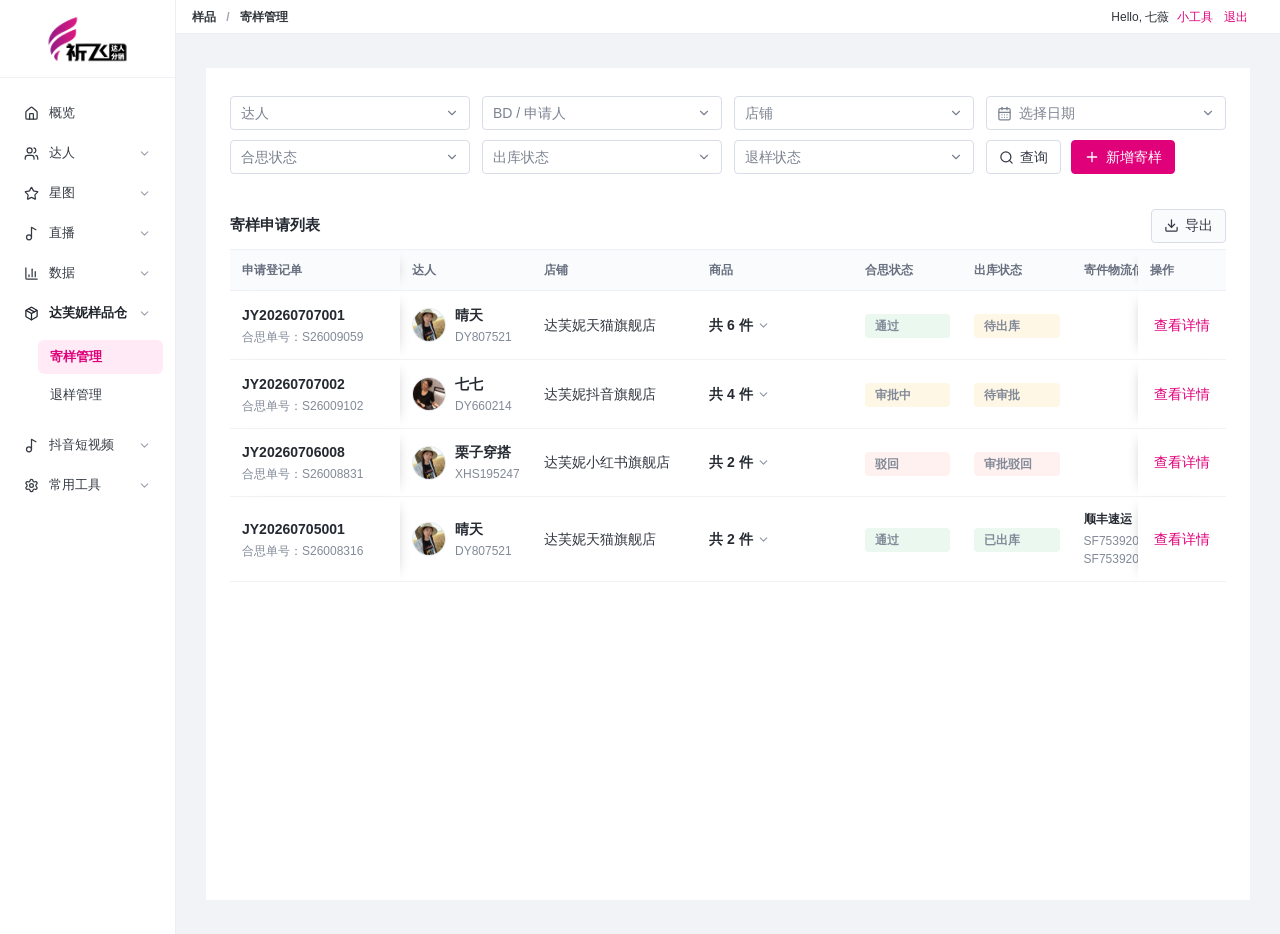
==== index.html @ ede6a727 "Add files via upload" ====
<!doctype html>
<html lang="en">
  <head>
    <meta charset="UTF-8" />
    <meta name="viewport" content="width=device-width, initial-scale=1.0" />
    <title>Prototype</title>
    <script type="module" crossorigin src="./assets/index-Ce5iArh5.js"></script>
    <link rel="stylesheet" crossorigin href="./assets/index-W8tkJ5JI.css">
  </head>
  <body>
    <div id="root"></div>
  </body>
</html>
---- assets/index-W8tkJ5JI.css ----
:root{color:#2b2f36;background:#f2f3f6;font-family:-apple-system,BlinkMacSystemFont,PingFang SC,Microsoft YaHei,Segoe UI,sans-serif;font-size:14px;line-height:1.5;font-weight:400;letter-spacing:0}*{box-sizing:border-box}body{margin:0;min-width:320px;min-height:100vh;-webkit-font-smoothing:antialiased}button,input{font:inherit}button{cursor:pointer}.app-shell{min-height:100vh;display:flex;background:#f2f3f6}.side-nav{width:176px;min-height:100vh;background:#fff;border-right:1px solid #eceef3;flex:0 0 176px}.brand{height:78px;display:flex;align-items:center;justify-content:center;padding:0 18px;border-bottom:1px solid #f0f1f5}.brand img{width:124px;height:52px;object-fit:contain;display:block}.nav-list{padding:18px 12px 24px}.nav-list>div+div{margin-top:6px}.nav-main,.nav-child{width:100%;height:34px;border:0;background:transparent;color:#343942;display:flex;align-items:center;gap:10px;border-radius:6px;padding:0 12px;text-align:left;font-size:13px}.nav-main svg:last-child{margin-left:auto;color:#9aa0ad}.nav-main.is-open{color:#20242b;font-weight:600}.nav-children{padding:6px 0 10px 26px}.nav-child{justify-content:flex-start;padding-left:12px;margin-top:4px}.nav-child.is-active{color:#e0007a;background:#ffeaf5;font-weight:700}.main-stage{flex:1;min-width:0;max-width:calc(100vw - 176px)}.top-bar{height:34px;background:#fff;border-bottom:1px solid #eceef3;display:flex;align-items:center;justify-content:space-between;padding:0 28px 0 16px}.breadcrumb{color:#32363d;font-size:12px;font-weight:600}.breadcrumb span{color:#a0a6b1;margin:0 7px}.user-area{font-size:12px;color:#30343a}.user-area button{color:#e0007a;border:0;background:transparent;padding:0 4px}.content-canvas{margin:34px 30px;min-height:calc(100vh - 68px);background:#fff;padding:22px 24px 26px;width:calc(100% - 60px)}.page-stack{display:flex;flex-direction:column;gap:16px;position:relative}.page-heading{display:flex;justify-content:space-between;align-items:flex-start;gap:20px}.page-heading h1{margin:0;font-size:20px;line-height:28px;color:#252931}.page-heading p{margin:4px 0 0;color:#737987;font-size:13px}.btn,.icon-btn,.link-btn{border:1px solid #d9dde7;background:#fff;color:#333843;height:34px;border-radius:4px;display:inline-flex;align-items:center;justify-content:center;gap:6px;padding:0 12px;white-space:nowrap}.btn--primary{border-color:#e0007a;background:#e0007a;color:#fff}.btn--ghost{background:#fff}.btn--quiet{background:#fafbfc}.btn--lookup{height:36px;min-width:112px;border-color:#e0007a;background:#fff;color:#e0007a;font-weight:650}.icon-btn{width:32px;padding:0}.link-btn{border:0;height:26px;color:#e0007a;padding:0 4px;background:transparent}.link-btn--disabled,.link-btn:disabled{color:#9aa2af;cursor:not-allowed}.filter-panel,.module-panel,.detail-panel{background:#fff}.filter-panel{padding:6px 0 12px;display:block}.filter-grid{display:grid;grid-template-columns:repeat(4,minmax(0,1fr));gap:10px 12px;align-items:center}.filter-actions{display:flex;align-items:center;gap:10px;justify-content:flex-start}.input-like,.select-like{height:34px;min-width:0;width:100%;display:inline-flex;align-items:center;gap:7px;border:1px solid #d9dde7;border-radius:4px;padding:0 10px;color:#7b8290;background:#fff}.select-control,.date-range-control{position:relative;width:100%}button.select-like{justify-content:space-between;min-width:0}.select-like.is-open,.date-range-trigger.is-open{border-color:#e0007a;box-shadow:0 0 0 2px #e0007a14}.select-menu,.date-range-menu{position:absolute;top:calc(100% + 6px);left:0;z-index:10;padding:6px;background:#fff;border:1px solid #dfe4ee;border-radius:6px;box-shadow:0 10px 24px #181e2a1f}.select-menu{width:210px}.date-range-menu{width:286px;padding:12px}.select-menu button{width:100%;min-height:32px;border:0;border-radius:4px;background:transparent;display:flex;align-items:center;justify-content:space-between;gap:8px;padding:0 9px;color:#333842;text-align:left}.select-menu button:hover,.select-menu button.is-selected{color:#e0007a;background:#ffeaf5}.input-like--wide{min-width:260px}.input-like input{border:0;outline:0;min-width:0;width:100%}.date-range-trigger{justify-content:flex-start;cursor:pointer;text-align:left}.date-range-value{flex:1;min-width:0;color:#333842;overflow:hidden;text-overflow:ellipsis;white-space:nowrap}.date-range-value.is-placeholder{color:#7b8290}.date-range-field{display:grid;gap:6px;margin-bottom:10px;color:#5f6674;font-size:12px}.date-range-field input{height:34px;border:1px solid #d9dde7;border-radius:4px;padding:0 10px;color:#252a32;outline:0}.date-range-field input:focus{border-color:#e0007a;box-shadow:0 0 0 2px #e0007a14}.date-range-actions{display:flex;justify-content:flex-end;gap:10px}.select-like svg{margin-left:auto}.module-panel{overflow:hidden}.module-header{min-height:48px;padding:0;display:flex;align-items:center;justify-content:space-between;gap:14px;border-bottom:1px solid #edf0f4}.module-header h2{margin:0;font-size:15px;color:#252a32}.module-tools{display:flex;gap:8px}.table-scroll{overflow-x:auto}.table-scroll--wide{max-width:calc(100vw - 250px)}.data-table{width:100%;min-width:1520px;border-collapse:collapse}.data-table--expanded-products{min-width:1680px}.data-table--return{min-width:1380px;border-collapse:separate;border-spacing:0}.data-table--return th:first-child,.data-table--return td:first-child{position:sticky;left:0;z-index:2;width:190px;min-width:190px;background:#fff;box-shadow:8px 0 12px -12px #252a3259}.data-table--return th:last-child,.data-table--return td:last-child{position:sticky;right:0;z-index:2;width:80px;min-width:80px;background:#fff;box-shadow:-8px 0 12px -12px #252a3259}.data-table--return th:first-child,.data-table--return th:last-child{z-index:3;background:#fafbfc}.data-table:not(.data-table--return){border-collapse:separate;border-spacing:0}.data-table:not(.data-table--return) th:first-child,.data-table:not(.data-table--return) td:first-child{position:sticky;left:0;z-index:2;width:170px;min-width:170px;background:#fff;box-shadow:8px 0 12px -12px #252a3259}.data-table:not(.data-table--return) th:last-child,.data-table:not(.data-table--return) td:last-child{position:sticky;right:0;z-index:2;width:80px;min-width:80px;background:#fff;box-shadow:-8px 0 12px -12px #252a3259}.data-table:not(.data-table--return) th:first-child,.data-table:not(.data-table--return) th:last-child{z-index:3;background:#fafbfc}.sample-col--id{width:170px}.sample-col--talent{width:110px}.sample-col--store{width:170px}.sample-col--product{width:160px}.data-table--expanded-products .sample-col--product{width:300px}.sample-col--status{width:110px}.sample-col--logistics{width:170px}.sample-col--time{width:150px}.sample-col--action{width:80px}.data-table th{background:#fafbfc;color:#687080;text-align:left;font-size:12px;font-weight:600;padding:11px 12px;border-bottom:1px solid #edf0f4}.data-table td{padding:13px 12px;border-bottom:1px solid #f0f2f5;vertical-align:middle;color:#333842}.data-table td strong{display:block;color:#252a32;font-weight:650}.data-table td span{display:block;color:#828a98;font-size:12px;margin-top:2px}.trace-text{max-width:180px;line-height:20px}.match-pending{line-height:20px}.match-detail-list{display:grid;gap:6px;margin-top:8px}.match-detail-item{display:flex;align-items:center;gap:9px;padding-left:8px}.match-detail-item img{width:60px;height:60px;border-radius:6px;border:1px solid #e3e8f0;object-fit:cover;flex:0 0 auto}.match-detail-item div{min-width:0}.match-detail-item strong{display:block;color:#252a32;font-size:12px;font-weight:650}.match-detail-item span{display:block;color:#828a98;line-height:18px;white-space:nowrap}.talent-cell{display:flex;align-items:center;gap:9px;min-width:0}.talent-avatar{width:34px;height:34px;border-radius:50%;flex:0 0 auto;border:1px solid #e3e8f0;object-fit:cover;display:block}.talent-cell div{min-width:0}.talent-cell strong,.talent-cell span{margin:0}.row-actions{display:flex;gap:8px}.cell-link{display:block;margin-top:2px;padding:0;border:0;background:transparent;color:#e0007a;font-size:12px;text-align:left}.cell-link--strong{margin-top:0;color:#252a32;font-size:14px;font-weight:650}.cell-link--strong:hover{color:#e0007a}.cell-link--toggle{display:inline-flex;align-items:center;gap:4px}.cell-link--toggle svg{color:#8c94a3;transition:transform .18s ease}.cell-link--toggle.is-open svg{transform:rotate(180deg)}.detail-row td{padding:9px 12px;background:#fff;border-bottom:1px solid #f0f2f5}.product-subdetail{display:flex;align-items:center;gap:10px;color:#333842;font-size:13px;line-height:20px}.product-subdetail img{width:60px;height:60px;border-radius:6px;border:1px solid #e3e8f0;object-fit:cover;flex:0 0 auto}.product-subdetail span,.product-subdetail strong{display:block;margin:0}.product-subdetail span{color:#687080;font-size:12px}.product-subdetail strong{color:#252a32;font-weight:600}.logistics-info{display:grid;gap:2px;min-width:0}.logistics-info strong{color:#252a32;font-size:12px;line-height:18px;overflow-wrap:anywhere}.logistics-info span{margin:0;color:#828a98;font-size:12px;line-height:18px}.status-badge{display:inline-flex;align-items:center;justify-content:center;height:24px;min-width:48px;padding:0 10px;border-radius:4px;font-size:12px;font-weight:600;line-height:24px;white-space:nowrap}.status-badge--success{color:#16824b;background:#eaf8f0}.status-badge--warning{color:#b77900;background:#fff7e6}.status-badge--danger{color:#d14343;background:#fff1f0}.status-badge--neutral{color:#64748b;background:#f1f5f9}.detail-panel{padding:0}.detail-grid{padding:0;display:grid;grid-template-columns:repeat(4,minmax(0,1fr));gap:12px}.detail-grid--drawer{grid-template-columns:repeat(2,minmax(0,1fr));padding:0}.detail-grid__wide{grid-column:1 / -1}.detail-grid div{min-height:72px;background:#fafbfc;border:1px solid #edf0f4;border-radius:6px;padding:12px}.detail-grid span{display:block;color:#858c99;font-size:12px;margin-bottom:7px}.detail-grid strong{font-weight:600;color:#303640}.sub-table{padding:0 0 14px}.sub-table--inside{padding:14px}.sub-table--drawer{padding:0;overflow-x:auto}.sub-table-title{margin:0 0 10px;color:#303640;font-weight:700}.sub-table-grid{display:grid;border:1px solid #edf0f4;border-radius:6px;overflow:hidden}.sub-table-grid--boxes{grid-template-columns:1.4fr .55fr .65fr 1.2fr 2fr;min-width:760px}.sub-table-grid--items{grid-template-columns:1.1fr 1.6fr 1.7fr .7fr}.sub-table-grid--returns{grid-template-columns:1.4fr 1.2fr 1.4fr 1.2fr 2fr}.sub-table-grid--matches{grid-template-columns:1.3fr 2fr .8fr 1.2fr .8fr .9fr}.sub-table-grid strong,.sub-table-grid span{min-height:38px;display:flex;align-items:center;padding:9px 10px;border-right:1px solid #edf0f4;border-bottom:1px solid #edf0f4;color:#333842}.sub-table-grid strong{background:#fafbfc;color:#687080;font-size:12px}.sub-table-grid--boxes strong:nth-child(5),.sub-table-grid--boxes span:nth-child(5n),.sub-table-grid--items strong:nth-child(4),.sub-table-grid--items span:nth-child(4n),.sub-table-grid--returns strong:nth-child(5),.sub-table-grid--returns span:nth-child(5n),.sub-table-grid--matches strong:nth-child(6),.sub-table-grid--matches span:nth-child(6n){border-right:0}.logic-note{color:#5f6878;background:#fafbfc;border:1px solid #edf0f4;border-radius:6px;padding:12px;line-height:22px}.logic-note strong,.logic-note span{display:block}.logic-note strong+span{margin-top:4px}.logic-note span+strong{margin-top:10px}.logic-note--danger{color:#9f3030;background:#fff5f5;border-color:#ffdada}.compact-empty{min-height:86px;display:flex;align-items:center;gap:10px;padding:14px;color:#737987;background:#fafbfc;border:1px dashed #dfe4ee;border-radius:6px}.compact-empty svg{color:#9aa3b2;flex:0 0 auto}.drawer-title-row{display:flex;justify-content:space-between;align-items:flex-start;gap:14px;padding:14px;margin-bottom:18px;background:#fafbfc;border:1px solid #edf0f4;border-radius:6px}.drawer-title-row strong,.drawer-title-row span{display:block}.drawer-title-row strong{color:#252a32;font-size:16px}.drawer-title-row span{margin-top:4px;color:#737987}.state-view{min-height:280px;display:grid;place-items:center;align-content:center;gap:8px;color:#8a92a1}.state-view strong{color:#303640;font-size:15px}.state-view--error svg{color:#d13f3f}.drawer-layer,.modal-layer{position:fixed;top:0;right:0;bottom:0;left:0;z-index:20}.drawer-mask,.modal-mask{position:absolute;top:0;right:0;bottom:0;left:0;border:0;background:#16191f47}.drawer-panel{position:absolute;top:0;right:0;width:min(760px,calc(100vw - 144px));height:100%;background:#fff;display:flex;flex-direction:column;box-shadow:-8px 0 24px #181e2a24}.drawer-header,.drawer-footer,.modal-header,.modal-footer{min-height:58px;padding:0 22px;display:flex;align-items:center;justify-content:space-between;border-bottom:1px solid #edf0f4}.drawer-header h2,.modal-header h2{margin:0;color:#252a32;font-size:18px}.drawer-body{padding:20px 22px;overflow:auto;flex:1}.drawer-footer,.modal-footer{justify-content:flex-end;gap:10px;border-top:1px solid #edf0f4;border-bottom:0}.form-section+.form-section{margin-top:22px}.form-section h3{margin:0 0 14px;padding-bottom:8px;color:#282d35;font-size:15px;border-bottom:1px dashed #dfe3ec}.form-grid{display:grid;grid-template-columns:repeat(2,minmax(0,1fr));gap:14px 18px}.form-field{display:grid;gap:7px}.form-field--wide{grid-column:1 / -1}.product-lookup-action{align-self:end;display:flex;align-items:center;justify-content:flex-start}.form-field span{color:#606876;font-weight:600}.form-field i{color:#e5394d;font-style:normal;margin-right:4px}.field-control{height:36px;border:1px solid #d9dde7;border-radius:4px;display:flex;align-items:center;background:#fff;padding:0 10px}.field-control input,.field-control select{width:100%;min-width:0;border:0;outline:0;color:#2f3540;background:transparent}.field-control select{-webkit-appearance:none;-moz-appearance:none;appearance:none}.field-control input:disabled{cursor:not-allowed;color:#6f7786;background:transparent;-webkit-text-fill-color:#6f7786}.field-control.is-muted{background:#f6f7fa}.tabs{display:inline-flex;border:1px solid #d9dde7;border-radius:4px;overflow:hidden;margin-bottom:14px}.tabs button{height:36px;border:0;border-right:1px solid #d9dde7;background:#fff;padding:0 18px;color:#323842;font-weight:600;display:inline-flex;align-items:center;gap:6px}.tabs button:last-child{border-right:0}.tabs button.is-active{color:#e0007a}.product-card{border:1px solid #e8ebf1;border-radius:6px;padding:14px;margin-bottom:12px;background:#fbfcfd}.product-title{display:flex;align-items:center;justify-content:space-between;margin-bottom:12px}.product-title strong{font-size:15px}.product-title button{border:0;background:transparent;color:#e0007a;display:inline-flex;gap:4px;align-items:center}.add-line{width:100%;height:38px;border:1px dashed #d9dde7;border-radius:4px;background:#fff;color:#4f5665;display:inline-flex;align-items:center;justify-content:center;gap:6px}.mini-table{border:1px solid #e6eaf1;border-radius:6px;overflow:hidden}.mini-head,.mini-row{display:grid;grid-template-columns:1fr 2fr 1fr 110px;gap:10px;align-items:center;padding:10px 12px}.mini-head{background:#fafbfc;color:#6f7786;font-weight:700;font-size:12px}.mini-row{border-top:1px solid #edf0f4}.mini-row input{height:30px;border:1px solid #d9dde7;border-radius:4px;padding:0 8px;width:100%}.modal-panel{position:absolute;top:50%;left:50%;width:min(420px,92vw);background:#fff;border-radius:6px;transform:translate(-50%,-50%);box-shadow:0 18px 48px #181e2a2e}.modal-panel--wide{width:min(680px,92vw)}.batch-body{padding:18px 22px}.batch-toolbar{display:flex;justify-content:space-between;align-items:flex-start;gap:16px;margin-bottom:16px}.batch-toolbar strong,.batch-toolbar span{display:block}.batch-toolbar strong{color:#252a32;font-size:15px}.batch-toolbar span{margin-top:4px;color:#737987}.upload-zone{width:100%;min-height:124px;border:1px dashed #d6dce8;border-radius:6px;background:#fafbfc;color:#5d6675;display:grid;place-items:center;align-content:center;gap:6px}.upload-zone svg{color:#e0007a}.upload-zone.is-uploaded{border-style:solid;background:#fff9fd}.upload-zone strong{color:#303640}.upload-zone span{color:#8a92a1;font-size:12px}.batch-section{margin-top:16px}.batch-section h3{margin:0 0 10px;color:#303640;font-size:14px}.preview-table{border:1px solid #e6eaf1;border-radius:6px;overflow:hidden}.preview-head,.preview-row{display:grid;grid-template-columns:1fr 2fr .7fr .9fr;align-items:center}.preview-head{background:#fafbfc;color:#687080;font-weight:700}.preview-head span,.preview-row span,.preview-row strong{min-height:34px;display:flex;align-items:center;padding:8px 10px;border-right:1px solid #edf0f4;border-bottom:1px solid #edf0f4}.preview-row strong{color:#0b8f45}.field-list{padding:16px 22px;display:grid;grid-template-columns:repeat(2,1fr);gap:10px}.check-row{display:flex;gap:8px;align-items:center;color:#4b5260}.toast{position:fixed;top:52px;left:50%;transform:translate(-50%);z-index:30;background:#252a32;color:#fff;border-radius:4px;padding:9px 14px;animation:toast 2s both}@keyframes toast{0%,to{opacity:0;transform:translate(-50%,-8px)}10%,85%{opacity:1;transform:translate(-50%)}}@media(max-width:980px){.side-nav{width:120px;flex-basis:120px}.brand{height:64px;padding:0 10px}.brand img{width:96px;height:46px}.main-stage{max-width:calc(100vw - 120px)}.content-canvas{margin:18px;padding:18px;width:calc(100% - 36px)}.page-heading{flex-direction:column;align-items:stretch}.filter-grid{grid-template-columns:1fr}.filter-actions{justify-content:flex-start}.detail-grid,.form-grid{grid-template-columns:1fr}}
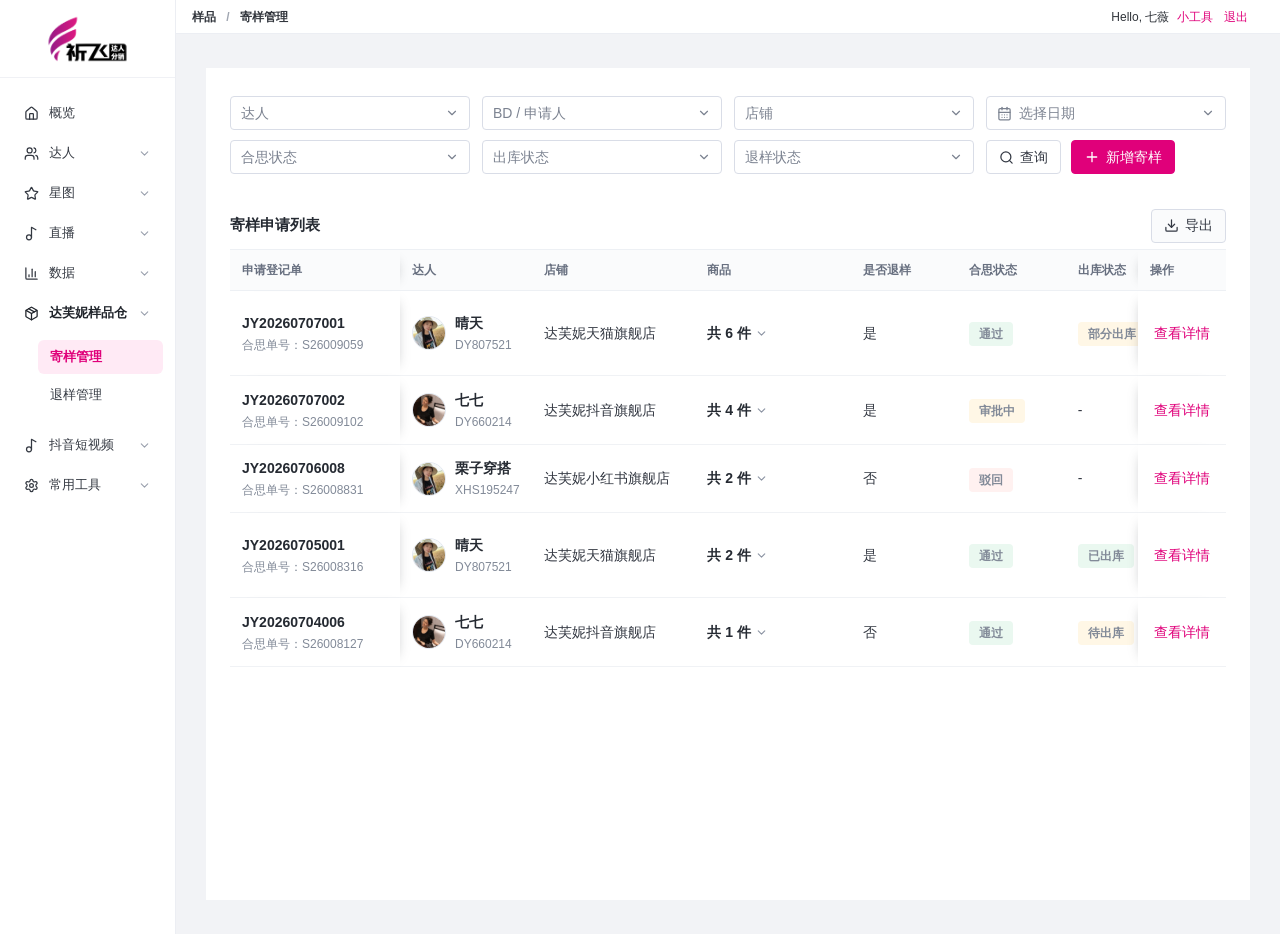
==== commit c9f4d03e: "Add files via upload" ====
--- a/index.html
+++ b/index.html
@@ -4,8 +4,8 @@
     <meta charset="UTF-8" />
     <meta name="viewport" content="width=device-width, initial-scale=1.0" />
     <title>Prototype</title>
-    <script type="module" crossorigin src="./assets/index-Ce5iArh5.js"></script>
-    <link rel="stylesheet" crossorigin href="./assets/index-W8tkJ5JI.css">
+    <script type="module" crossorigin src="./assets/index-Ceugk7HX.js"></script>
+    <link rel="stylesheet" crossorigin href="./assets/index-CHr3rLcF.css">
   </head>
   <body>
     <div id="root"></div>
--- a/assets/index-CHr3rLcF.css
+++ b/assets/index-CHr3rLcF.css
@@ -0,0 +1 @@
+:root{color:#2b2f36;background:#f2f3f6;font-family:-apple-system,BlinkMacSystemFont,PingFang SC,Microsoft YaHei,Segoe UI,sans-serif;font-size:14px;line-height:1.5;font-weight:400;letter-spacing:0}*{box-sizing:border-box}body{margin:0;min-width:320px;min-height:100vh;-webkit-font-smoothing:antialiased}button,input{font:inherit}button{cursor:pointer}.app-shell{min-height:100vh;display:flex;background:#f2f3f6}.side-nav{width:176px;min-height:100vh;background:#fff;border-right:1px solid #eceef3;flex:0 0 176px}.brand{height:78px;display:flex;align-items:center;justify-content:center;padding:0 18px;border-bottom:1px solid #f0f1f5}.brand img{width:124px;height:52px;object-fit:contain;display:block}.nav-list{padding:18px 12px 24px}.nav-list>div+div{margin-top:6px}.nav-main,.nav-child{width:100%;height:34px;border:0;background:transparent;color:#343942;display:flex;align-items:center;gap:10px;border-radius:6px;padding:0 12px;text-align:left;font-size:13px}.nav-main svg:last-child{margin-left:auto;color:#9aa0ad}.nav-main.is-open{color:#20242b;font-weight:600}.nav-children{padding:6px 0 10px 26px}.nav-child{justify-content:flex-start;padding-left:12px;margin-top:4px}.nav-child.is-active{color:#e0007a;background:#ffeaf5;font-weight:700}.main-stage{flex:1;min-width:0;max-width:calc(100vw - 176px)}.top-bar{height:34px;background:#fff;border-bottom:1px solid #eceef3;display:flex;align-items:center;justify-content:space-between;padding:0 28px 0 16px}.breadcrumb{color:#32363d;font-size:12px;font-weight:600}.breadcrumb span{color:#a0a6b1;margin:0 7px}.user-area{font-size:12px;color:#30343a}.user-area button{color:#e0007a;border:0;background:transparent;padding:0 4px}.content-canvas{margin:34px 30px;min-height:calc(100vh - 68px);background:#fff;padding:22px 24px 26px;width:calc(100% - 60px)}.page-stack{display:flex;flex-direction:column;gap:16px;position:relative}.page-heading{display:flex;justify-content:space-between;align-items:flex-start;gap:20px}.page-heading h1{margin:0;font-size:20px;line-height:28px;color:#252931}.page-heading p{margin:4px 0 0;color:#737987;font-size:13px}.btn,.icon-btn,.link-btn{border:1px solid #d9dde7;background:#fff;color:#333843;height:34px;border-radius:4px;display:inline-flex;align-items:center;justify-content:center;gap:6px;padding:0 12px;white-space:nowrap}.btn--primary{border-color:#e0007a;background:#e0007a;color:#fff}.btn--ghost{background:#fff}.btn--quiet{background:#fafbfc}.btn--lookup{height:36px;min-width:112px;border-color:#e0007a;background:#fff;color:#e0007a;font-weight:650}.icon-btn{width:32px;padding:0}.link-btn{border:0;height:26px;color:#e0007a;padding:0 4px;background:transparent}.link-btn--disabled,.link-btn:disabled{color:#9aa2af;cursor:not-allowed}.filter-panel,.module-panel,.detail-panel{background:#fff}.filter-panel{padding:6px 0 12px;display:block}.filter-grid{display:grid;grid-template-columns:repeat(4,minmax(0,1fr));gap:10px 12px;align-items:center}.filter-actions{display:flex;align-items:center;gap:10px;justify-content:flex-start}.input-like,.select-like{height:34px;min-width:0;width:100%;display:inline-flex;align-items:center;gap:7px;border:1px solid #d9dde7;border-radius:4px;padding:0 10px;color:#7b8290;background:#fff}.select-control,.date-range-control{position:relative;width:100%}button.select-like{justify-content:space-between;min-width:0}.select-like.is-open,.date-range-trigger.is-open{border-color:#e0007a;box-shadow:0 0 0 2px #e0007a14}.select-menu,.date-range-menu{position:absolute;top:calc(100% + 6px);left:0;z-index:10;padding:6px;background:#fff;border:1px solid #dfe4ee;border-radius:6px;box-shadow:0 10px 24px #181e2a1f}.select-menu{width:210px}.date-range-menu{width:286px;padding:12px}.select-menu button{width:100%;min-height:32px;border:0;border-radius:4px;background:transparent;display:flex;align-items:center;justify-content:space-between;gap:8px;padding:0 9px;color:#333842;text-align:left}.select-menu button:hover,.select-menu button.is-selected{color:#e0007a;background:#ffeaf5}.input-like--wide{min-width:260px}.input-like input{border:0;outline:0;min-width:0;width:100%}.date-range-trigger{justify-content:flex-start;cursor:pointer;text-align:left}.date-range-value{flex:1;min-width:0;color:#333842;overflow:hidden;text-overflow:ellipsis;white-space:nowrap}.date-range-value.is-placeholder{color:#7b8290}.date-range-field{display:grid;gap:6px;margin-bottom:10px;color:#5f6674;font-size:12px}.date-range-field input{height:34px;border:1px solid #d9dde7;border-radius:4px;padding:0 10px;color:#252a32;outline:0}.date-range-field input:focus{border-color:#e0007a;box-shadow:0 0 0 2px #e0007a14}.date-range-actions{display:flex;justify-content:flex-end;gap:10px}.select-like svg{margin-left:auto}.module-panel{overflow:hidden}.module-header{min-height:48px;padding:0;display:flex;align-items:center;justify-content:space-between;gap:14px;border-bottom:1px solid #edf0f4}.module-header h2{margin:0;font-size:15px;color:#252a32}.module-tools{display:flex;gap:8px}.table-scroll{overflow-x:auto}.table-scroll--wide{max-width:calc(100vw - 250px)}.data-table{width:100%;min-width:1620px;border-collapse:collapse}.data-table--expanded-products{min-width:1780px}.data-table--return{min-width:1380px;border-collapse:separate;border-spacing:0}.data-table--return th:first-child,.data-table--return td:first-child{position:sticky;left:0;z-index:2;width:190px;min-width:190px;background:#fff;box-shadow:8px 0 12px -12px #252a3259}.data-table--return th:last-child,.data-table--return td:last-child{position:sticky;right:0;z-index:2;width:80px;min-width:80px;background:#fff;box-shadow:-8px 0 12px -12px #252a3259}.data-table--return th:first-child,.data-table--return th:last-child{z-index:3;background:#fafbfc}.data-table:not(.data-table--return){border-collapse:separate;border-spacing:0}.data-table:not(.data-table--return) th:first-child,.data-table:not(.data-table--return) td:first-child{position:sticky;left:0;z-index:2;width:170px;min-width:170px;background:#fff;box-shadow:8px 0 12px -12px #252a3259}.data-table:not(.data-table--return) th:last-child,.data-table:not(.data-table--return) td:last-child{position:sticky;right:0;z-index:2;width:80px;min-width:80px;background:#fff;box-shadow:-8px 0 12px -12px #252a3259}.data-table:not(.data-table--return) th:first-child,.data-table:not(.data-table--return) th:last-child{z-index:3;background:#fafbfc}.sample-col--id{width:170px}.sample-col--talent{width:110px}.sample-col--store{width:170px}.sample-col--product{width:160px}.data-table--expanded-products .sample-col--product{width:300px}.sample-col--status{width:110px}.sample-col--logistics{width:170px}.sample-col--time{width:150px}.sample-col--action{width:80px}.data-table th{background:#fafbfc;color:#687080;text-align:left;font-size:12px;font-weight:600;padding:11px 12px;border-bottom:1px solid #edf0f4}.data-table td{padding:13px 12px;border-bottom:1px solid #f0f2f5;vertical-align:middle;color:#333842}.data-table td strong{display:block;color:#252a32;font-weight:650}.data-table td span{display:block;color:#828a98;font-size:12px;margin-top:2px}.trace-text{max-width:180px;line-height:20px}.match-pending{line-height:20px}.match-detail-list{display:grid;gap:6px;margin-top:8px}.match-detail-item{display:flex;align-items:center;gap:9px;padding-left:8px}.match-detail-item img{width:60px;height:60px;border-radius:6px;border:1px solid #e3e8f0;object-fit:cover;flex:0 0 auto}.match-detail-item div{min-width:0}.match-detail-item strong{display:block;color:#252a32;font-size:12px;font-weight:650}.match-detail-item span{display:block;color:#828a98;line-height:18px;white-space:nowrap}.talent-cell{display:flex;align-items:center;gap:9px;min-width:0}.talent-avatar{width:34px;height:34px;border-radius:50%;flex:0 0 auto;border:1px solid #e3e8f0;object-fit:cover;display:block}.talent-cell div{min-width:0}.talent-cell strong,.talent-cell span{margin:0}.row-actions{display:flex;gap:8px}.cell-link{display:block;margin-top:2px;padding:0;border:0;background:transparent;color:#e0007a;font-size:12px;text-align:left}.cell-link--strong{margin-top:0;color:#252a32;font-size:14px;font-weight:650}.cell-link--strong:hover{color:#e0007a}.cell-link--toggle{display:inline-flex;align-items:center;gap:4px}.cell-link--toggle svg{color:#8c94a3;transition:transform .18s ease}.cell-link--toggle.is-open svg{transform:rotate(180deg)}.detail-row td{padding:9px 12px;background:#fff;border-bottom:1px solid #f0f2f5}.product-subdetail{display:flex;align-items:center;gap:10px;color:#333842;font-size:13px;line-height:20px}.product-subdetail img{width:60px;height:60px;border-radius:6px;border:1px solid #e3e8f0;object-fit:cover;flex:0 0 auto}.product-subdetail span,.product-subdetail strong{display:block;margin:0}.product-subdetail span{color:#687080;font-size:12px}.product-subdetail strong{color:#252a32;font-weight:600}.logistics-info{display:grid;gap:2px;min-width:0}.logistics-info strong{color:#252a32;font-size:12px;line-height:18px;overflow-wrap:anywhere}.logistics-info span{margin:0;color:#828a98;font-size:12px;line-height:18px}.status-badge{display:inline-flex;align-items:center;justify-content:center;width:fit-content;height:24px;padding:0 10px;border-radius:4px;font-size:12px;font-weight:600;line-height:24px;white-space:nowrap}.status-badge--success{color:#16824b;background:#eaf8f0}.status-badge--warning{color:#b77900;background:#fff7e6}.status-badge--danger{color:#d14343;background:#fff1f0}.status-badge--neutral{color:#64748b;background:#f1f5f9}.detail-panel{padding:0}.detail-grid{padding:0;display:grid;grid-template-columns:repeat(4,minmax(0,1fr));gap:12px}.detail-grid--drawer{grid-template-columns:repeat(2,minmax(0,1fr));padding:0}.detail-grid__wide{grid-column:1 / -1}.detail-grid div{min-height:72px;background:#fafbfc;border:1px solid #edf0f4;border-radius:6px;padding:12px}.detail-grid span{display:block;color:#858c99;font-size:12px;margin-bottom:7px}.detail-grid strong{font-weight:600;color:#303640}.sub-table{padding:0 0 14px}.sub-table--inside{padding:14px}.sub-table--drawer{padding:0;overflow-x:auto}.sub-table-title{margin:0 0 10px;color:#303640;font-weight:700}.sub-table-grid{display:grid;border:1px solid #edf0f4;border-radius:6px;overflow:hidden}.sub-table-grid--boxes{grid-template-columns:1.4fr .55fr .65fr 1.2fr 2fr;min-width:760px}.sub-table-grid--items{grid-template-columns:1.1fr 1.6fr 1.7fr .7fr .8fr}.sub-table-grid--returns{grid-template-columns:1.4fr 1.2fr 1.4fr 1.2fr 2fr}.sub-table-grid--matches{grid-template-columns:1.3fr 2fr .8fr 1.2fr .8fr .9fr}.sub-table-grid strong,.sub-table-grid span{min-height:38px;display:flex;align-items:center;padding:9px 10px;border-right:1px solid #edf0f4;border-bottom:1px solid #edf0f4;color:#333842}.sub-table-grid strong{background:#fafbfc;color:#687080;font-size:12px}.sub-table-grid--boxes strong:nth-child(5),.sub-table-grid--boxes span:nth-child(5n),.sub-table-grid--items strong:nth-child(5),.sub-table-grid--items span:nth-child(5n),.sub-table-grid--returns strong:nth-child(5),.sub-table-grid--returns span:nth-child(5n),.sub-table-grid--matches strong:nth-child(6),.sub-table-grid--matches span:nth-child(6n){border-right:0}.logic-note{color:#5f6878;background:#fafbfc;border:1px solid #edf0f4;border-radius:6px;padding:12px;line-height:22px}.logic-note strong,.logic-note span{display:block}.logic-note strong+span{margin-top:4px}.logic-note span+strong{margin-top:10px}.logic-note--danger{color:#9f3030;background:#fff5f5;border-color:#ffdada}.compact-empty{min-height:86px;display:flex;align-items:center;gap:10px;padding:14px;color:#737987;background:#fafbfc;border:1px dashed #dfe4ee;border-radius:6px}.compact-empty svg{color:#9aa3b2;flex:0 0 auto}.drawer-title-row{display:flex;justify-content:space-between;align-items:flex-start;gap:14px;padding:14px;margin-bottom:18px;background:#fafbfc;border:1px solid #edf0f4;border-radius:6px}.drawer-title-row strong,.drawer-title-row span{display:block}.drawer-title-row strong{color:#252a32;font-size:16px}.drawer-title-row span{margin-top:4px;color:#737987}.state-view{min-height:280px;display:grid;place-items:center;align-content:center;gap:8px;color:#8a92a1}.state-view strong{color:#303640;font-size:15px}.state-view--error svg{color:#d13f3f}.drawer-layer,.modal-layer{position:fixed;top:0;right:0;bottom:0;left:0;z-index:20}.drawer-mask,.modal-mask{position:absolute;top:0;right:0;bottom:0;left:0;border:0;background:#16191f47}.drawer-panel{position:absolute;top:0;right:0;width:min(760px,calc(100vw - 144px));height:100%;background:#fff;display:flex;flex-direction:column;box-shadow:-8px 0 24px #181e2a24}.drawer-header,.drawer-footer,.modal-header,.modal-footer{min-height:58px;padding:0 22px;display:flex;align-items:center;justify-content:space-between;border-bottom:1px solid #edf0f4}.drawer-header h2,.modal-header h2{margin:0;color:#252a32;font-size:18px}.drawer-body{padding:20px 22px;overflow:auto;flex:1}.drawer-footer,.modal-footer{justify-content:flex-end;gap:10px;border-top:1px solid #edf0f4;border-bottom:0}.form-section+.form-section{margin-top:22px}.form-section h3{margin:0 0 14px;padding-bottom:8px;color:#282d35;font-size:15px;border-bottom:1px dashed #dfe3ec}.form-grid{display:grid;grid-template-columns:repeat(2,minmax(0,1fr));gap:14px 18px}.form-field{display:grid;gap:7px}.form-field--wide{grid-column:1 / -1}.product-lookup-action{align-self:end;display:flex;align-items:center;justify-content:flex-start}.form-field span{color:#606876;font-weight:600}.form-field i{color:#e5394d;font-style:normal;margin-right:4px}.field-control{height:36px;border:1px solid #d9dde7;border-radius:4px;display:flex;align-items:center;background:#fff;padding:0 10px}.field-control input,.field-control select{width:100%;min-width:0;border:0;outline:0;color:#2f3540;background:transparent}.field-control select{-webkit-appearance:none;-moz-appearance:none;appearance:none}.field-control input:disabled{cursor:not-allowed;color:#6f7786;background:transparent;-webkit-text-fill-color:#6f7786}.field-control.is-muted{background:#f6f7fa}.tabs{display:inline-flex;border:1px solid #d9dde7;border-radius:4px;overflow:hidden;margin-bottom:14px}.tabs button{height:36px;border:0;border-right:1px solid #d9dde7;background:#fff;padding:0 18px;color:#323842;font-weight:600;display:inline-flex;align-items:center;gap:6px}.tabs button:last-child{border-right:0}.tabs button.is-active{color:#e0007a}.product-card{border:1px solid #e8ebf1;border-radius:6px;padding:14px;margin-bottom:12px;background:#fbfcfd}.product-title{display:flex;align-items:center;justify-content:space-between;margin-bottom:12px}.product-title strong{font-size:15px}.product-title button{border:0;background:transparent;color:#e0007a;display:inline-flex;gap:4px;align-items:center}.add-line{width:100%;height:38px;border:1px dashed #d9dde7;border-radius:4px;background:#fff;color:#4f5665;display:inline-flex;align-items:center;justify-content:center;gap:6px}.mini-table{border:1px solid #e6eaf1;border-radius:6px;overflow:hidden}.mini-head,.mini-row{display:grid;grid-template-columns:1fr 2fr 1fr 110px;gap:10px;align-items:center;padding:10px 12px}.mini-head{background:#fafbfc;color:#6f7786;font-weight:700;font-size:12px}.mini-row{border-top:1px solid #edf0f4}.mini-row input{height:30px;border:1px solid #d9dde7;border-radius:4px;padding:0 8px;width:100%}.modal-panel{position:absolute;top:50%;left:50%;width:min(420px,92vw);background:#fff;border-radius:6px;transform:translate(-50%,-50%);box-shadow:0 18px 48px #181e2a2e}.modal-panel--wide{width:min(680px,92vw)}.batch-body{padding:18px 22px}.batch-toolbar{display:flex;justify-content:space-between;align-items:flex-start;gap:16px;margin-bottom:16px}.batch-toolbar strong,.batch-toolbar span{display:block}.batch-toolbar strong{color:#252a32;font-size:15px}.batch-toolbar span{margin-top:4px;color:#737987}.upload-zone{width:100%;min-height:124px;border:1px dashed #d6dce8;border-radius:6px;background:#fafbfc;color:#5d6675;display:grid;place-items:center;align-content:center;gap:6px}.upload-zone svg{color:#e0007a}.upload-zone.is-uploaded{border-style:solid;background:#fff9fd}.upload-zone strong{color:#303640}.upload-zone span{color:#8a92a1;font-size:12px}.batch-section{margin-top:16px}.batch-section h3{margin:0 0 10px;color:#303640;font-size:14px}.preview-table{border:1px solid #e6eaf1;border-radius:6px;overflow:hidden}.preview-head,.preview-row{display:grid;grid-template-columns:1fr 2fr .7fr .9fr;align-items:center}.preview-head{background:#fafbfc;color:#687080;font-weight:700}.preview-head span,.preview-row span,.preview-row strong{min-height:34px;display:flex;align-items:center;padding:8px 10px;border-right:1px solid #edf0f4;border-bottom:1px solid #edf0f4}.preview-row strong{color:#0b8f45}.field-list{padding:16px 22px;display:grid;grid-template-columns:repeat(2,1fr);gap:10px}.check-row{display:flex;gap:8px;align-items:center;color:#4b5260}.toast{position:fixed;top:52px;left:50%;transform:translate(-50%);z-index:30;background:#252a32;color:#fff;border-radius:4px;padding:9px 14px;animation:toast 2s both}@keyframes toast{0%,to{opacity:0;transform:translate(-50%,-8px)}10%,85%{opacity:1;transform:translate(-50%)}}@media(max-width:980px){.side-nav{width:120px;flex-basis:120px}.brand{height:64px;padding:0 10px}.brand img{width:96px;height:46px}.main-stage{max-width:calc(100vw - 120px)}.content-canvas{margin:18px;padding:18px;width:calc(100% - 36px)}.page-heading{flex-direction:column;align-items:stretch}.filter-grid{grid-template-columns:1fr}.filter-actions{justify-content:flex-start}.detail-grid,.form-grid{grid-template-columns:1fr}}
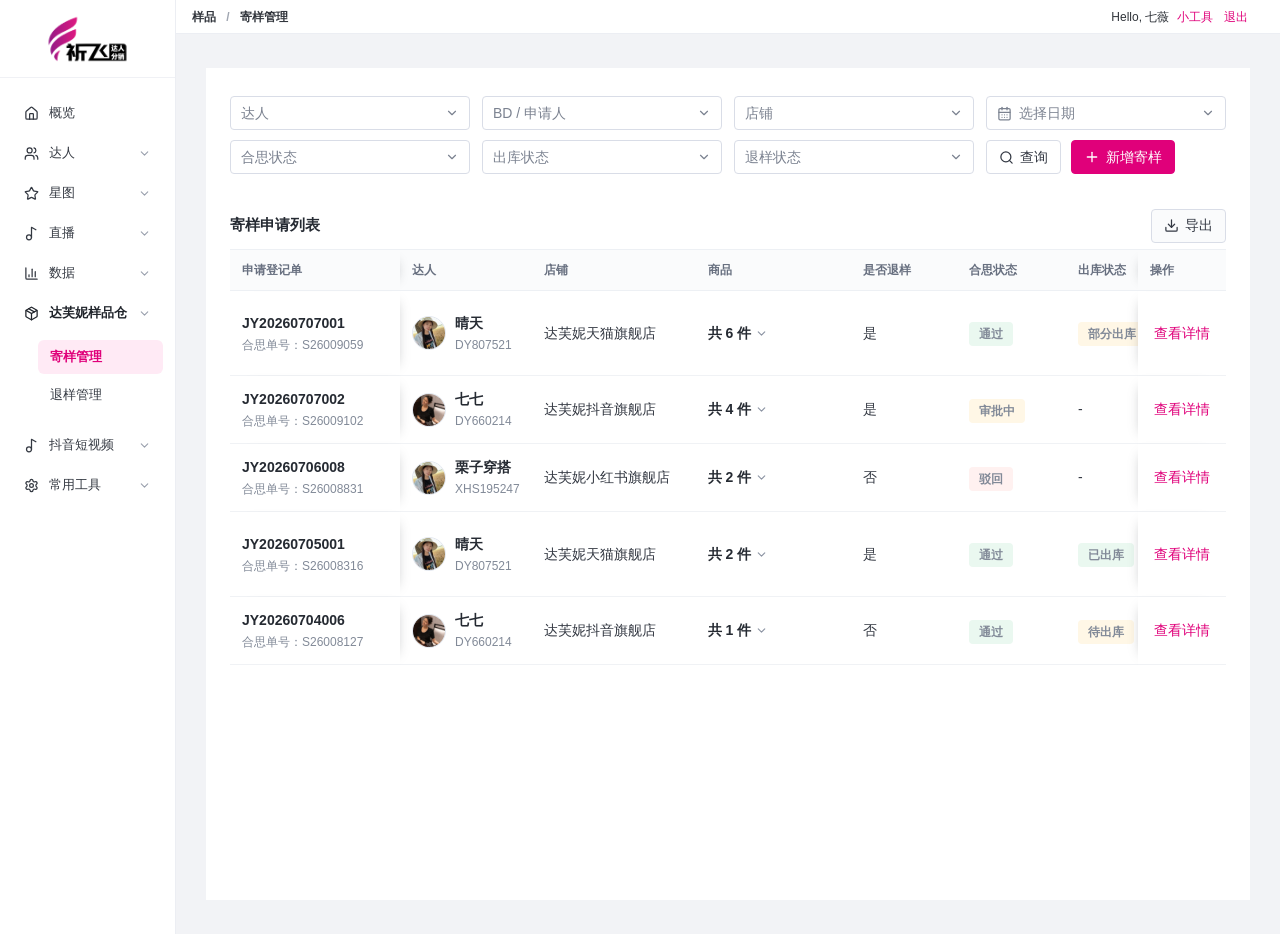
==== commit fe06ffca: "Add files via upload" ====
--- a/index.html
+++ b/index.html
@@ -4,8 +4,8 @@
     <meta charset="UTF-8" />
     <meta name="viewport" content="width=device-width, initial-scale=1.0" />
     <title>Prototype</title>
-    <script type="module" crossorigin src="./assets/index-Ceugk7HX.js"></script>
-    <link rel="stylesheet" crossorigin href="./assets/index-CHr3rLcF.css">
+    <script type="module" crossorigin src="./assets/index-3iaC_lJ_.js"></script>
+    <link rel="stylesheet" crossorigin href="./assets/index-BM1oICdI.css">
   </head>
   <body>
     <div id="root"></div>
--- a/assets/index-BM1oICdI.css
+++ b/assets/index-BM1oICdI.css
@@ -0,0 +1 @@
+:root{color:#2b2f36;background:#f2f3f6;font-family:-apple-system,BlinkMacSystemFont,PingFang SC,Microsoft YaHei,Segoe UI,sans-serif;font-size:14px;line-height:1.5;font-weight:400;letter-spacing:0}*{box-sizing:border-box}body{margin:0;min-width:320px;min-height:100vh;-webkit-font-smoothing:antialiased}button,input{font:inherit}button{cursor:pointer}.app-shell{min-height:100vh;display:flex;background:#f2f3f6}.side-nav{width:176px;min-height:100vh;background:#fff;border-right:1px solid #eceef3;flex:0 0 176px}.brand{height:78px;display:flex;align-items:center;justify-content:center;padding:0 18px;border-bottom:1px solid #f0f1f5}.brand img{width:124px;height:52px;object-fit:contain;display:block}.nav-list{padding:18px 12px 24px}.nav-list>div+div{margin-top:6px}.nav-main,.nav-child{width:100%;height:34px;border:0;background:transparent;color:#343942;display:flex;align-items:center;gap:10px;border-radius:6px;padding:0 12px;text-align:left;font-size:13px}.nav-main svg:last-child{margin-left:auto;color:#9aa0ad}.nav-main.is-open{color:#20242b;font-weight:600}.nav-children{padding:6px 0 10px 26px}.nav-child{justify-content:flex-start;padding-left:12px;margin-top:4px}.nav-child.is-active{color:#e0007a;background:#ffeaf5;font-weight:700}.main-stage{flex:1;min-width:0;max-width:calc(100vw - 176px)}.top-bar{height:34px;background:#fff;border-bottom:1px solid #eceef3;display:flex;align-items:center;justify-content:space-between;padding:0 28px 0 16px}.breadcrumb{color:#32363d;font-size:12px;font-weight:600}.breadcrumb span{color:#a0a6b1;margin:0 7px}.user-area{font-size:12px;color:#30343a}.user-area button{color:#e0007a;border:0;background:transparent;padding:0 4px}.content-canvas{margin:34px 30px;min-height:calc(100vh - 68px);background:#fff;padding:22px 24px 26px;width:calc(100% - 60px)}.page-stack{display:flex;flex-direction:column;gap:16px;position:relative}.page-heading{display:flex;justify-content:space-between;align-items:flex-start;gap:20px}.page-heading h1{margin:0;font-size:20px;line-height:28px;color:#252931}.page-heading p{margin:4px 0 0;color:#737987;font-size:13px}.btn,.icon-btn,.link-btn{border:1px solid #d9dde7;background:#fff;color:#333843;height:34px;border-radius:4px;display:inline-flex;align-items:center;justify-content:center;gap:6px;padding:0 12px;white-space:nowrap}.btn--primary{border-color:#e0007a;background:#e0007a;color:#fff}.btn--ghost{background:#fff}.btn--quiet{background:#fafbfc}.btn--lookup{height:36px;min-width:112px;border-color:#e0007a;background:#fff;color:#e0007a;font-weight:650}.icon-btn{width:32px;padding:0}.link-btn{border:0;height:26px;color:#e0007a;padding:0 4px;background:transparent}.link-btn--disabled,.link-btn:disabled{color:#9aa2af;cursor:not-allowed}.filter-panel,.module-panel,.detail-panel{background:#fff}.filter-panel{padding:6px 0 12px;display:block}.filter-grid{display:grid;grid-template-columns:repeat(4,minmax(0,1fr));gap:10px 12px;align-items:center}.filter-actions{display:flex;align-items:center;gap:10px;justify-content:flex-start}.input-like,.select-like{height:34px;min-width:0;width:100%;display:inline-flex;align-items:center;gap:7px;border:1px solid #d9dde7;border-radius:4px;padding:0 10px;color:#7b8290;background:#fff}.select-control,.date-range-control{position:relative;width:100%}button.select-like{justify-content:space-between;min-width:0}.select-like.is-open,.date-range-trigger.is-open{border-color:#e0007a;box-shadow:0 0 0 2px #e0007a14}.select-menu,.date-range-menu{position:absolute;top:calc(100% + 6px);left:0;z-index:10;padding:6px;background:#fff;border:1px solid #dfe4ee;border-radius:6px;box-shadow:0 10px 24px #181e2a1f}.select-menu{width:210px}.date-range-menu{width:286px;padding:12px}.select-menu button{width:100%;min-height:32px;border:0;border-radius:4px;background:transparent;display:flex;align-items:center;justify-content:space-between;gap:8px;padding:0 9px;color:#333842;text-align:left}.select-menu button:hover,.select-menu button.is-selected{color:#e0007a;background:#ffeaf5}.input-like--wide{min-width:260px}.input-like input{border:0;outline:0;min-width:0;width:100%}.date-range-trigger{justify-content:flex-start;cursor:pointer;text-align:left}.date-range-value{flex:1;min-width:0;color:#333842;overflow:hidden;text-overflow:ellipsis;white-space:nowrap}.date-range-value.is-placeholder{color:#7b8290}.date-range-field{display:grid;gap:6px;margin-bottom:10px;color:#5f6674;font-size:12px}.date-range-field input{height:34px;border:1px solid #d9dde7;border-radius:4px;padding:0 10px;color:#252a32;outline:0}.date-range-field input:focus{border-color:#e0007a;box-shadow:0 0 0 2px #e0007a14}.date-range-actions{display:flex;justify-content:flex-end;gap:10px}.select-like svg{margin-left:auto}.module-panel{overflow:hidden}.module-header{min-height:48px;padding:0;display:flex;align-items:center;justify-content:space-between;gap:14px;border-bottom:1px solid #edf0f4}.module-header h2{margin:0;font-size:15px;color:#252a32}.module-tools{display:flex;gap:8px}.table-scroll{overflow-x:auto}.table-scroll--wide{max-width:calc(100vw - 250px)}.data-table{width:100%;min-width:1620px;border-collapse:collapse}.data-table--expanded-products{min-width:1780px}.data-table--return{min-width:1380px;border-collapse:separate;border-spacing:0}.data-table--return th:first-child,.data-table--return td:first-child{position:sticky;left:0;z-index:2;width:190px;min-width:190px;background:#fff;box-shadow:8px 0 12px -12px #252a3259}.data-table--return th:last-child,.data-table--return td:last-child{position:sticky;right:0;z-index:2;width:80px;min-width:80px;background:#fff;box-shadow:-8px 0 12px -12px #252a3259}.data-table--return th:first-child,.data-table--return th:last-child{z-index:3;background:#fafbfc}.data-table:not(.data-table--return){border-collapse:separate;border-spacing:0}.data-table:not(.data-table--return) th:first-child,.data-table:not(.data-table--return) td:first-child{position:sticky;left:0;z-index:2;width:170px;min-width:170px;background:#fff;box-shadow:8px 0 12px -12px #252a3259}.data-table:not(.data-table--return) th:last-child,.data-table:not(.data-table--return) td:last-child{position:sticky;right:0;z-index:2;width:80px;min-width:80px;background:#fff;box-shadow:-8px 0 12px -12px #252a3259}.data-table:not(.data-table--return) th:first-child,.data-table:not(.data-table--return) th:last-child{z-index:3;background:#fafbfc}.sample-col--id{width:170px}.sample-col--talent{width:110px}.sample-col--store{width:170px}.sample-col--product{width:160px}.data-table--expanded-products .sample-col--product{width:300px}.sample-col--status{width:110px}.sample-col--logistics{width:170px}.sample-col--time{width:150px}.sample-col--action{width:80px}.data-table th{background:#fafbfc;color:#687080;text-align:left;font-size:12px;font-weight:600;padding:11px 12px;border-bottom:1px solid #edf0f4}.data-table td{padding:13px 12px;border-bottom:1px solid #f0f2f5;vertical-align:middle;color:#333842}.data-table td strong{display:block;color:#252a32;font-weight:650}.data-table td span{display:block;color:#828a98;font-size:12px;margin-top:2px}.trace-text{max-width:180px;line-height:20px}.match-pending{line-height:20px}.match-detail-list{display:grid;gap:6px;margin-top:8px}.match-detail-item{display:flex;align-items:center;gap:9px;padding-left:8px}.match-detail-item img{width:60px;height:60px;border-radius:6px;border:1px solid #e3e8f0;object-fit:cover;flex:0 0 auto}.match-detail-item div{min-width:0}.match-detail-item strong{display:block;color:#252a32;font-size:12px;font-weight:650}.match-detail-item span{display:block;color:#828a98;line-height:18px;white-space:nowrap}.talent-cell{display:flex;align-items:center;gap:9px;min-width:0}.talent-avatar{width:34px;height:34px;border-radius:50%;flex:0 0 auto;border:1px solid #e3e8f0;object-fit:cover;display:block}.talent-cell div{min-width:0}.talent-cell strong,.talent-cell span{margin:0}.row-actions{display:flex;gap:8px}.cell-link{display:block;margin-top:2px;padding:0;border:0;background:transparent;color:#e0007a;font-size:12px;text-align:left}.cell-link--strong{margin-top:0;color:#252a32;font-size:14px;font-weight:650}.cell-link--strong:hover{color:#e0007a}.cell-link--toggle{display:inline-flex;align-items:center;gap:4px}.cell-link--toggle svg{color:#8c94a3;transition:transform .18s ease}.cell-link--toggle.is-open svg{transform:rotate(180deg)}.detail-row td{padding:9px 12px;background:#fff;border-bottom:1px solid #f0f2f5}.product-subdetail{display:flex;align-items:center;gap:10px;color:#333842;font-size:13px;line-height:20px}.product-subdetail img{width:60px;height:60px;border-radius:6px;border:1px solid #e3e8f0;object-fit:cover;flex:0 0 auto}.product-subdetail span,.product-subdetail strong{display:block;margin:0}.product-subdetail span{color:#687080;font-size:12px}.product-subdetail strong{color:#252a32;font-weight:600}.logistics-info{display:grid;gap:2px;min-width:0}.logistics-info strong{color:#252a32;font-size:12px;line-height:18px;overflow-wrap:anywhere}.logistics-info span{margin:0;color:#828a98;font-size:12px;line-height:18px}.status-badge{display:inline-flex;align-items:center;justify-content:center;width:fit-content;height:24px;padding:0 10px;border-radius:4px;font-size:12px;font-weight:600;line-height:24px;white-space:nowrap}.status-badge--success{color:#16824b;background:#eaf8f0}.status-badge--warning{color:#b77900;background:#fff7e6}.status-badge--danger{color:#d14343;background:#fff1f0}.status-badge--neutral{color:#64748b;background:#f1f5f9}.detail-panel{padding:0}.detail-grid{padding:0;display:grid;grid-template-columns:repeat(4,minmax(0,1fr));gap:12px}.detail-grid--drawer{grid-template-columns:repeat(2,minmax(0,1fr));padding:0}.detail-grid__wide{grid-column:1 / -1}.detail-grid div{min-height:72px;background:#fafbfc;border:1px solid #edf0f4;border-radius:6px;padding:12px}.detail-grid span{display:block;color:#858c99;font-size:12px;margin-bottom:7px}.detail-grid strong{font-weight:600;color:#303640}.sub-table{padding:0 0 14px}.sub-table--inside{padding:14px}.sub-table--drawer{padding:0;overflow-x:auto}.sub-table-title{margin:0 0 10px;color:#303640;font-weight:700}.sub-table-grid{display:grid;border:1px solid #edf0f4;border-radius:6px;overflow:hidden}.sub-table-grid--boxes{grid-template-columns:1.4fr .55fr .65fr 1.2fr 2fr;min-width:760px}.sub-table-grid--items{grid-template-columns:1.1fr 1.6fr 1.7fr .7fr .8fr}.sub-table-grid--returns{grid-template-columns:1.4fr 1.2fr 1.4fr 1.2fr 2fr}.sub-table-grid--matches{grid-template-columns:1.3fr 2fr .8fr 1.2fr .8fr .9fr}.sub-table-grid strong,.sub-table-grid span{min-height:38px;display:flex;align-items:center;padding:9px 10px;border-right:1px solid #edf0f4;border-bottom:1px solid #edf0f4;color:#333842}.sub-table-grid strong{background:#fafbfc;color:#687080;font-size:12px}.sub-table-grid--boxes strong:nth-child(5),.sub-table-grid--boxes span:nth-child(5n),.sub-table-grid--items strong:nth-child(5),.sub-table-grid--items span:nth-child(5n),.sub-table-grid--returns strong:nth-child(5),.sub-table-grid--returns span:nth-child(5n),.sub-table-grid--matches strong:nth-child(6),.sub-table-grid--matches span:nth-child(6n){border-right:0}.logic-note{color:#5f6878;background:#fafbfc;border:1px solid #edf0f4;border-radius:6px;padding:12px;line-height:22px}.logic-note strong,.logic-note span{display:block}.logic-note strong+span{margin-top:4px}.logic-note span+strong{margin-top:10px}.logic-note--danger{color:#9f3030;background:#fff5f5;border-color:#ffdada}.compact-empty{min-height:86px;display:flex;align-items:center;gap:10px;padding:14px;color:#737987;background:#fafbfc;border:1px dashed #dfe4ee;border-radius:6px}.compact-empty svg{color:#9aa3b2;flex:0 0 auto}.drawer-title-row{display:flex;justify-content:space-between;align-items:flex-start;gap:14px;padding:14px;margin-bottom:18px;background:#fafbfc;border:1px solid #edf0f4;border-radius:6px}.drawer-title-row strong,.drawer-title-row span{display:block}.drawer-title-row strong{color:#252a32;font-size:16px}.drawer-title-row span{margin-top:4px;color:#737987}.state-view{min-height:280px;display:grid;place-items:center;align-content:center;gap:8px;color:#8a92a1}.state-view strong{color:#303640;font-size:15px}.state-view--error svg{color:#d13f3f}.drawer-layer,.modal-layer{position:fixed;top:0;right:0;bottom:0;left:0;z-index:20}.drawer-mask,.modal-mask{position:absolute;top:0;right:0;bottom:0;left:0;border:0;background:#16191f47}.drawer-panel{position:absolute;top:0;right:0;width:min(760px,calc(100vw - 144px));height:100%;background:#fff;display:flex;flex-direction:column;box-shadow:-8px 0 24px #181e2a24}.drawer-header,.drawer-footer,.modal-header,.modal-footer{min-height:58px;padding:0 22px;display:flex;align-items:center;justify-content:space-between;border-bottom:1px solid #edf0f4}.drawer-header h2,.modal-header h2{margin:0;color:#252a32;font-size:18px}.drawer-body{padding:20px 22px;overflow:auto;flex:1}.drawer-footer,.modal-footer{justify-content:flex-end;gap:10px;border-top:1px solid #edf0f4;border-bottom:0}.form-section+.form-section{margin-top:22px}.form-section h3{margin:0 0 14px;padding-bottom:8px;color:#282d35;font-size:15px;border-bottom:1px dashed #dfe3ec}.form-grid{display:grid;grid-template-columns:repeat(2,minmax(0,1fr));gap:14px 18px}.form-field{display:grid;gap:7px}.form-field--wide{grid-column:1 / -1}.product-lookup-action{align-self:end;display:flex;align-items:center;justify-content:flex-start}.form-field span{color:#606876;font-weight:600}.form-field i{color:#e5394d;font-style:normal;margin-right:4px}.field-control{height:36px;border:1px solid #d9dde7;border-radius:4px;display:flex;align-items:center;background:#fff;padding:0 10px}.field-control input,.field-control select{width:100%;min-width:0;border:0;outline:0;color:#2f3540;background:transparent}.field-control select{-webkit-appearance:none;-moz-appearance:none;appearance:none}.field-control input:disabled{cursor:not-allowed;color:#6f7786;background:transparent;-webkit-text-fill-color:#6f7786}.field-control.is-muted{background:#f6f7fa}.tabs{display:inline-flex;border:1px solid #d9dde7;border-radius:4px;overflow:hidden;margin-bottom:14px}.tabs button{height:36px;border:0;border-right:1px solid #d9dde7;background:#fff;padding:0 18px;color:#323842;font-weight:600;display:inline-flex;align-items:center;gap:6px}.tabs button:last-child{border-right:0}.tabs button.is-active{color:#e0007a}.product-card{border:1px solid #e8ebf1;border-radius:6px;padding:14px;margin-bottom:12px;background:#fbfcfd}.product-title{display:flex;align-items:center;justify-content:space-between;margin-bottom:12px}.product-title strong{font-size:15px}.product-title button{border:0;background:transparent;color:#e0007a;display:inline-flex;gap:4px;align-items:center}.add-line{width:100%;height:38px;border:1px dashed #d9dde7;border-radius:4px;background:#fff;color:#4f5665;display:inline-flex;align-items:center;justify-content:center;gap:6px}.mini-table{border:1px solid #e6eaf1;border-radius:6px;overflow:hidden}.mini-head,.mini-row{display:grid;grid-template-columns:1fr 2fr 1fr 110px;gap:10px;align-items:center;padding:10px 12px}.mini-head{background:#fafbfc;color:#6f7786;font-weight:700;font-size:12px}.mini-row{border-top:1px solid #edf0f4}.mini-row input{height:30px;border:1px solid #d9dde7;border-radius:4px;padding:0 8px;width:100%}.modal-panel{position:absolute;top:50%;left:50%;width:min(420px,92vw);background:#fff;border-radius:6px;transform:translate(-50%,-50%);box-shadow:0 18px 48px #181e2a2e}.modal-panel--wide{width:min(680px,92vw)}.batch-body{padding:18px 22px}.batch-toolbar{display:flex;justify-content:space-between;align-items:flex-start;gap:16px;margin-bottom:16px}.batch-toolbar strong,.batch-toolbar span{display:block}.batch-toolbar strong{color:#252a32;font-size:15px}.batch-toolbar span{margin-top:4px;color:#737987}.upload-zone{width:100%;min-height:124px;border:1px dashed #d6dce8;border-radius:6px;background:#fafbfc;color:#5d6675;display:grid;place-items:center;align-content:center;gap:6px}.upload-zone svg{color:#e0007a}.upload-zone.is-uploaded{border-style:solid;background:#fff9fd}.upload-zone strong{color:#303640}.upload-zone span{color:#8a92a1;font-size:12px}.batch-section{margin-top:16px}.batch-section h3{margin:0 0 10px;color:#303640;font-size:14px}.preview-table{border:1px solid #e6eaf1;border-radius:6px;overflow:hidden}.preview-head,.preview-row{display:grid;grid-template-columns:1fr 2fr .7fr .9fr;align-items:center}.preview-head{background:#fafbfc;color:#687080;font-weight:700}.preview-head span,.preview-row span,.preview-row strong{min-height:34px;display:flex;align-items:center;padding:8px 10px;border-right:1px solid #edf0f4;border-bottom:1px solid #edf0f4}.preview-row strong{color:#0b8f45}.field-list{padding:16px 22px;display:grid;grid-template-columns:repeat(2,1fr);gap:10px}.check-row{display:flex;gap:8px;align-items:center;color:#4b5260}.toast{position:fixed;top:52px;left:50%;transform:translate(-50%);z-index:30;background:#252a32;color:#fff;border-radius:4px;padding:9px 14px;animation:toast 2s both}@keyframes toast{0%,to{opacity:0;transform:translate(-50%,-8px)}10%,85%{opacity:1;transform:translate(-50%)}}@media(max-width:980px){.side-nav{width:120px;flex-basis:120px}.brand{height:64px;padding:0 10px}.brand img{width:96px;height:46px}.main-stage{max-width:calc(100vw - 120px)}.content-canvas{margin:18px;padding:18px;width:calc(100% - 36px)}.page-heading{flex-direction:column;align-items:stretch}.filter-grid{grid-template-columns:1fr}.filter-actions{justify-content:flex-start}.detail-grid,.form-grid{grid-template-columns:1fr}.form-grid>.form-grid.form-field--wide{grid-template-columns:repeat(2,minmax(0,1fr))}}
